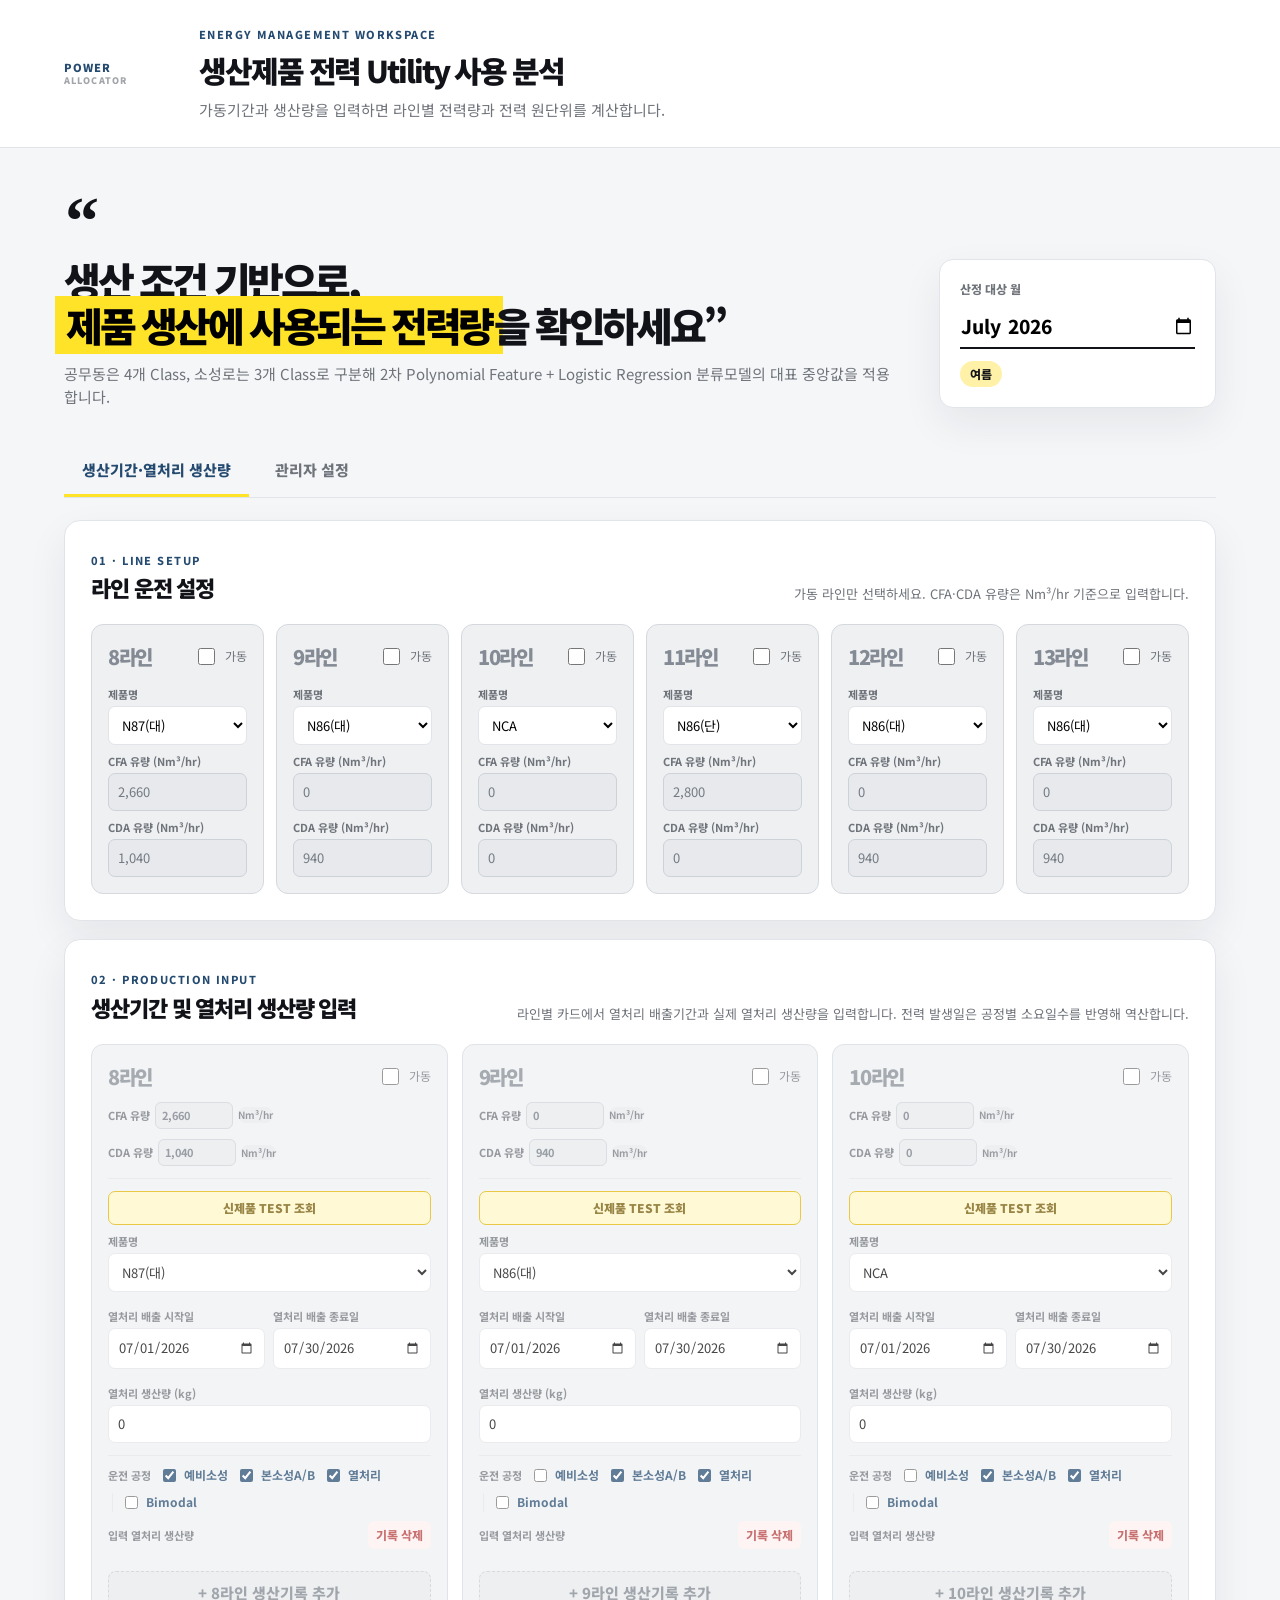
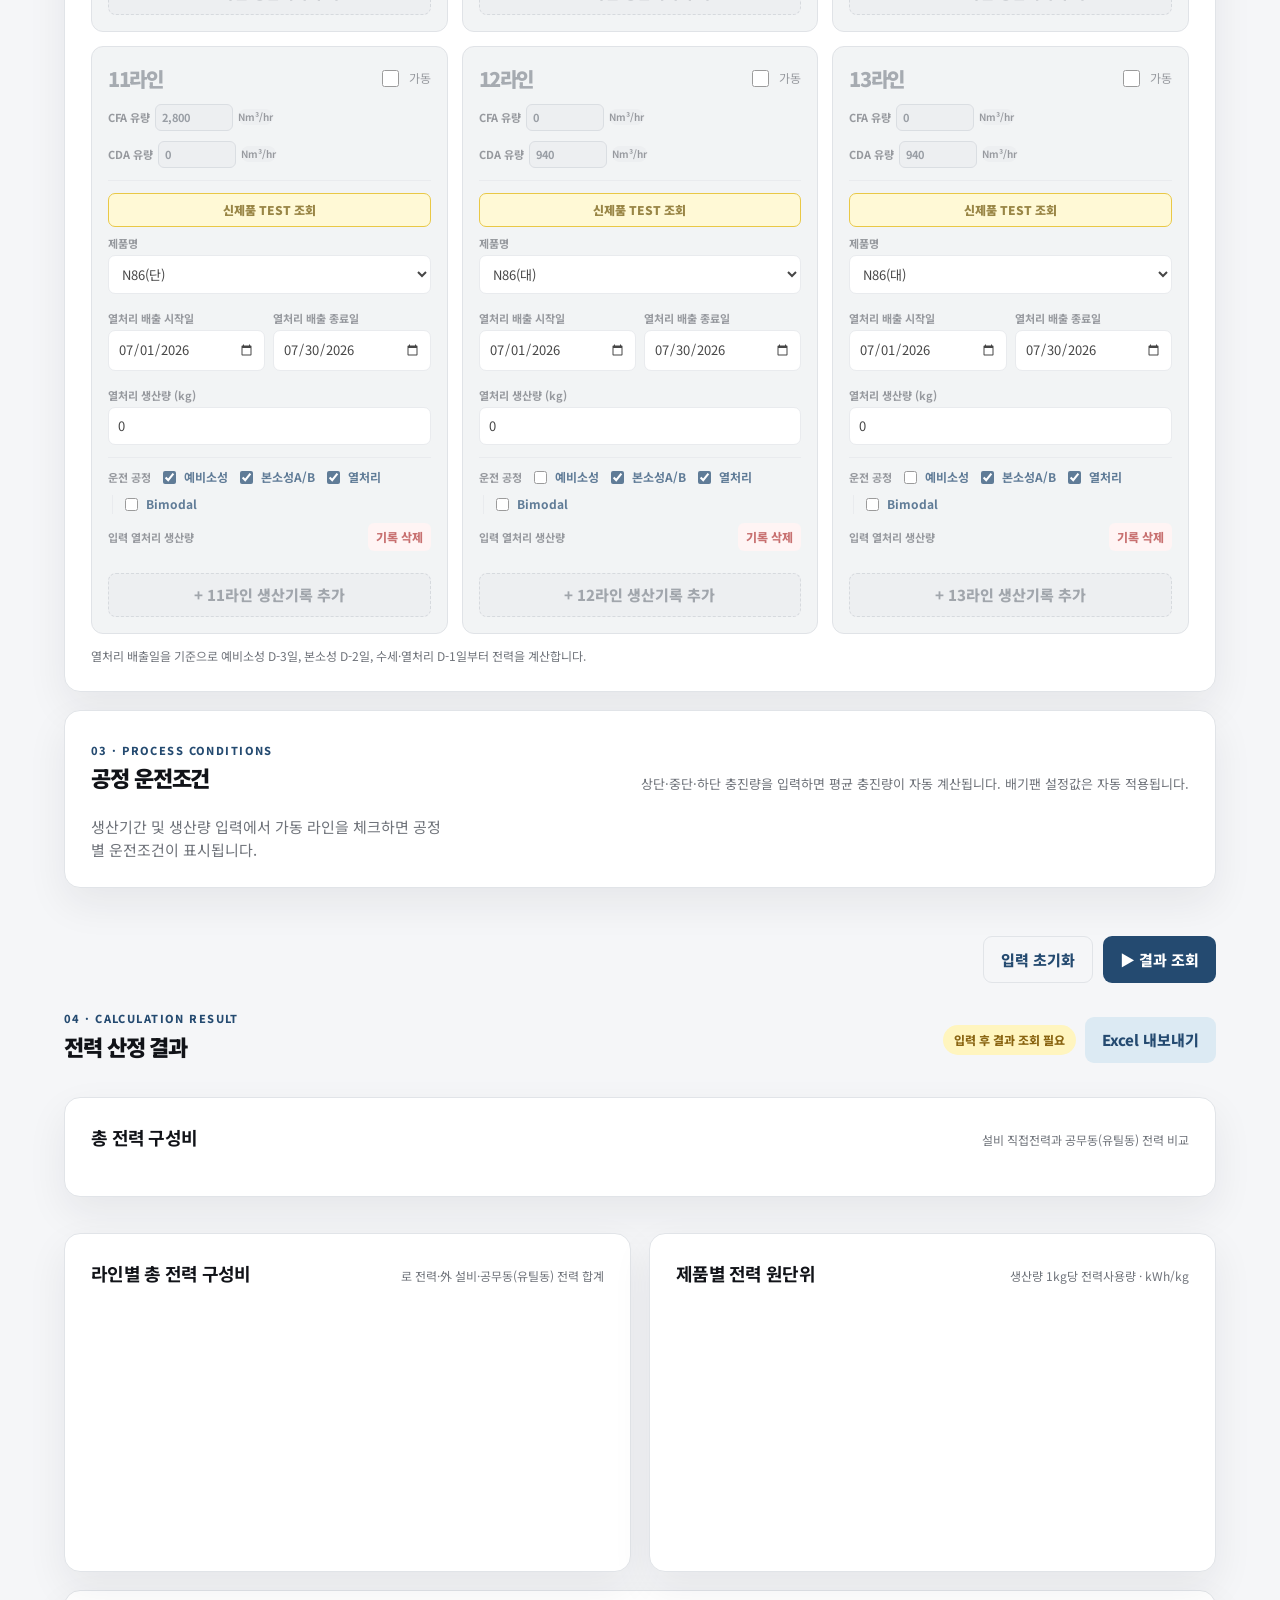
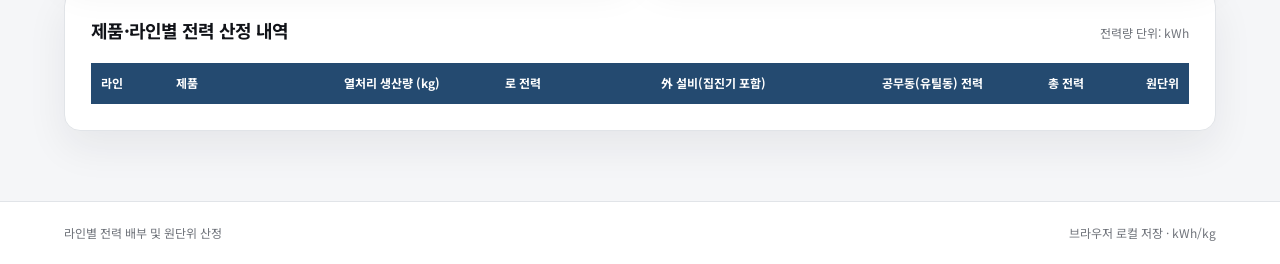
==== power-allocation-app/index.html @ 073fc041 "Add power allocation dashboard updates" ====
<!doctype html>
<html lang="ko">
<head>
  <meta charset="UTF-8" />
  <meta name="viewport" content="width=device-width, initial-scale=1.0" />
  <title>라인별 전력 배부 계산</title>
  <link rel="stylesheet" href="styles.css" />
</head>
<body>
  <header class="topbar">
    <div class="brand-mark">POWER<br><span>ALLOCATOR</span></div>
    <div class="header-title">
      <p class="eyebrow">ENERGY MANAGEMENT WORKSPACE</p>
        <h1>생산제품 전력 Utility 사용 분석</h1>
      <p>가동기간과 생산량을 입력하면 라인별 전력량과 전력 원단위를 계산합니다.</p>
    </div>
  </header>

  <main class="shell">
    <section class="intro-row">
      <div>
        <span class="quote-mark">“</span>
        <h2>생산 조건 기반으로,<br><mark>제품 생산에 사용되는 전력량</mark>을 확인하세요”</h2>
        <p class="muted">공무동은 4개 Class, 소성로는 3개 Class로 구분해 2차 Polynomial Feature + Logistic Regression 분류모델의 대표 중앙값을 적용합니다.</p>
      </div>
      <div class="period-card">
        <label for="monthPicker">산정 대상 월</label>
        <input type="month" id="monthPicker" value="2026-07" />
        <span id="seasonBadge" class="season-badge">여름</span>
      </div>
    </section>

    <nav class="mode-tabs" aria-label="입력 항목 선택">
      <button class="mode-tab active" data-tab-switch="production">생산기간·열처리 생산량</button>
      <button class="mode-tab" data-tab-switch="admin">관리자 설정</button>
    </nav>

    <section class="panel line-panel" id="lineSetupPanel" data-tab-content="production">
      <div class="section-heading">
        <div>
          <span class="section-kicker">01 · LINE SETUP</span>
          <h3>라인 운전 설정</h3>
        </div>
        <p>가동 라인만 선택하세요. CFA·CDA 유량은 Nm³/hr 기준으로 입력합니다.</p>
      </div>
      <div id="lineGrid" class="line-grid"></div>
    </section>

    <section class="panel input-panel" id="productionInputPanel" data-tab-content="production">
      <div class="section-heading">
        <div>
          <span class="section-kicker">02 · PRODUCTION INPUT</span>
          <h3>생산기간 및 열처리 생산량 입력</h3>
        </div>
        <p>라인별 카드에서 열처리 배출기간과 실제 열처리 생산량을 입력합니다. 전력 발생일은 공정별 소요일수를 반영해 역산합니다.</p>
      </div>
      <div id="productionCards" class="production-line-grid"></div>
      <datalist id="productOptions">
        <option value="N87(대)"></option>
        <option value="N86(대)"></option>
        <option value="NCA"></option>
        <option value="N86(단)"></option>
      </datalist>
      <p class="helper-text">열처리 배출일을 기준으로 예비소성 D-3일, 본소성 D-2일, 수세·열처리 D-1일부터 전력을 계산합니다.</p>
    </section>

    <section class="panel condition-panel" data-tab-content="production">
      <div class="section-heading">
        <div>
          <span class="section-kicker">03 · PROCESS CONDITIONS</span>
          <h3>공정 운전조건</h3>
        </div>
        <p>상단·중단·하단 충진량을 입력하면 평균 충진량이 자동 계산됩니다. 배기팬 설정값은 자동 적용됩니다.</p>
      </div>
      <div id="conditionCards" class="condition-cards"></div>
    </section>

    <section class="results-section">
      <div class="bottom-actions">
        <button class="ghost-button" id="resetBtn">입력 초기화</button>
        <button class="primary-button" id="calculateBtn">▶ 결과 조회</button>
      </div>
      <div class="section-heading result-heading">
        <div>
          <span class="section-kicker">04 · CALCULATION RESULT</span>
          <h3>전력 산정 결과</h3>
        </div>
        <div class="result-actions"><span id="calculationStatus" class="status-pill">입력 후 결과 조회 필요</span><button class="secondary-button" id="downloadBtn">Excel 내보내기</button></div>
      </div>
      <div id="kpiGrid" class="kpi-grid"></div>
      <div class="panel composition-panel"><div class="chart-title"><h4>총 전력 구성비</h4><span>설비 직접전력과 공무동(유틸동) 전력 비교</span></div><div id="powerComposition" class="power-composition"></div></div>
      <div class="result-grid">
      <div class="panel chart-panel"><div class="chart-title"><h4>라인별 총 전력 구성비</h4><span>로 전력·外 설비·공무동(유틸동) 전력 합계</span></div><div id="donutChart" class="donut-wrap"></div></div>
        <div class="panel chart-panel"><div class="chart-title"><h4>제품별 전력 원단위</h4><span>생산량 1kg당 전력사용량 · kWh/kg</span></div><div id="barChart" class="bar-chart"></div></div>
      </div>
      <div class="panel output-panel"><div class="chart-title"><h4>제품·라인별 전력 산정 내역</h4><span>전력량 단위: kWh</span></div><div class="table-wrap"><table class="result-table"><thead><tr><th>라인</th><th>제품</th><th>열처리 생산량 (kg)</th><th>로 전력</th><th>外 설비(집진기 포함)</th><th>공무동(유틸동) 전력</th><th>총 전력</th><th>원단위</th></tr></thead><tbody id="resultBody"></tbody></table></div></div>
    </section>

    <section class="panel admin-panel" data-tab-content="admin">
      <div class="section-heading">
        <div><span class="section-kicker">ADMIN SETTINGS</span><h3>제품별 공정조건 관리</h3></div>
        <p>제품 기본값을 수정하면 이후 제품 선택 시 해당 조건이 자동 적용됩니다.</p>
      </div>
      <div id="productSettings" class="product-settings-grid"></div>
      <details class="admin-subpanel">
        <summary>모델 대표 중앙값 설정</summary>
        <p class="muted">분류모델의 대표 중앙값을 수정할 수 있습니다. 변경한 값은 현재 브라우저에 저장됩니다.</p>
        <div id="modelSettings" class="settings-grid"></div>
      </details>
    </section>
  </main>
  <footer><span>라인별 전력 배부 및 원단위 산정</span><span>브라우저 로컬 저장 · kWh/kg</span></footer>
  <script src="model_bundle.js"></script>
  <script src="utility_model_bundle_v4.js"></script>
  <script src="app.js"></script>
</body>
</html>
---- power-allocation-app/styles.css ----
@import url('https://fonts.googleapis.com/css2?family=Noto+Sans+KR:wght@400;500;700;800;900&display=swap');

:root{--ink:#111318;--muted:#6f737a;--paper:#f5f6f8;--card:#fff;--line:#e1e4e8;--yellow:#ffe329;--blue:#244a70;--blue-2:#dceaf3;--green:#24724e;--shadow:0 16px 40px rgba(24,34,48,.07)}
*{box-sizing:border-box} body{margin:0;background:var(--paper);color:var(--ink);font-family:'Noto Sans KR',Arial,sans-serif;font-size:15px;line-height:1.55}button,input,select{font:inherit}button{cursor:pointer;border:0} .topbar{display:flex;gap:30px;align-items:center;padding:26px clamp(24px,5vw,80px);background:#fff;border-bottom:1px solid var(--line)}
.brand-mark{font-size:11px;font-weight:900;letter-spacing:.1em;line-height:1.1;color:var(--blue);min-width:105px}.brand-mark span{font-size:9px;color:#a2a5aa}.header-title{flex:1}.eyebrow,.section-kicker{margin:0 0 4px;font-size:11px;font-weight:800;letter-spacing:.13em;color:var(--blue)}h1,h2,h3,h4,p{margin-top:0}h1{font-size:30px;letter-spacing:-.07em;margin-bottom:4px;font-weight:900}h2{font-size:36px;line-height:1.17;letter-spacing:-.085em;margin-bottom:14px;font-weight:900}h3{font-size:22px;letter-spacing:-.05em;margin:0;font-weight:900}h4{font-size:18px;margin:0;letter-spacing:-.04em}.header-title p:last-child,.muted{color:var(--muted);margin-bottom:0}.header-actions{display:flex;gap:10px}.primary-button,.secondary-button,.ghost-button{padding:11px 17px;border-radius:9px;font-weight:800}.primary-button{background:var(--blue);color:#fff}.secondary-button{background:var(--blue-2);color:var(--blue)}.ghost-button{background:transparent;color:var(--blue);border:1px solid var(--line)}
.shell{max-width:1420px;margin:0 auto;padding:42px clamp(20px,5vw,70px) 70px;display:flex;flex-direction:column}.intro-row{order:0;display:flex;justify-content:space-between;gap:40px;align-items:end;padding:12px 0 38px}.mode-tabs{order:1;display:flex;gap:8px;margin:0 0 4px;border-bottom:1px solid var(--line)}.mode-tab{padding:12px 18px;background:transparent;color:var(--muted);font-weight:800;border-bottom:3px solid transparent}.mode-tab.active{color:var(--blue);border-bottom-color:var(--yellow)}.input-panel,.line-panel{order:2}.condition-panel{order:3}.results-section{order:4}.admin-panel{order:5}[data-tab-content].is-hidden{display:none}.quote-mark{display:block;font-family:Georgia,'Times New Roman',serif;font-size:68px;line-height:.58;font-weight:900;margin:0 0 17px 1px}.intro-row h2{font-size:40px;line-height:1.12}.intro-row mark{background:var(--yellow);box-shadow:9px 0 var(--yellow),-9px 0 var(--yellow);padding:0 2px}.period-card{min-width:260px;background:#fff;padding:20px;border:1px solid var(--line);border-radius:14px;box-shadow:var(--shadow)}.period-card label{display:block;font-size:12px;font-weight:800;color:var(--muted);margin-bottom:7px}.period-card input{width:100%;border:0;border-bottom:2px solid var(--ink);padding:5px 0;font-size:19px;font-weight:800;background:transparent}.season-badge{display:inline-block;margin-top:12px;padding:4px 10px;border-radius:999px;background:#fff1a8;font-size:12px;font-weight:800}
.panel{background:var(--card);border:1px solid var(--line);border-radius:16px;box-shadow:var(--shadow);padding:26px;margin-top:18px}.section-heading{display:flex;justify-content:space-between;gap:24px;align-items:end;margin-bottom:20px}.section-heading>p{color:var(--muted);font-size:13px;margin:0;text-align:right}.line-grid{display:grid;grid-template-columns:repeat(6,minmax(0,1fr));gap:12px}.line-card{border:1px solid var(--line);border-radius:12px;padding:16px;background:#fafbfc}.line-card.active{border-color:#98b5ca;background:#f2f8fb}.line-card-header{display:flex;justify-content:space-between;align-items:center;margin-bottom:14px}.line-name{font-size:20px;font-weight:900;letter-spacing:-.07em}.switch{display:flex;align-items:center;gap:7px;font-size:12px;color:var(--muted)}.switch input{accent-color:var(--blue);width:17px;height:17px}.field-label{display:block;font-size:11px;color:var(--muted);font-weight:700;margin:8px 0 3px}.mini-input,.condition-input,.record-input,.record-select{width:100%;padding:8px 9px;border:1px solid var(--line);border-radius:7px;background:#fff;font-size:13px}.mini-input:focus,.condition-input:focus,.record-input:focus,.record-select:focus{outline:2px solid #b6d2e5;border-color:#80a7c4}.table-wrap{overflow:auto}.record-table,.result-table{width:100%;border-collapse:collapse;min-width:980px}.record-table th,.result-table th{background:var(--blue);color:#fff;text-align:left;font-size:12px;padding:11px 10px;white-space:nowrap}.record-table td,.result-table td{border-bottom:1px solid var(--line);padding:9px 8px;vertical-align:middle}.record-table tr:nth-child(even),.result-table tr:nth-child(even){background:#fbfcfd}.record-table td:first-child{font-weight:800}.helper-text{color:var(--muted);font-size:12px;margin:13px 0 0}.row-delete{color:#b33a3a;background:#fff0f0;border-radius:6px;padding:6px 8px;font-size:12px;font-weight:800}.condition-cards{display:grid;grid-template-columns:repeat(4,minmax(0,1fr));gap:14px}.condition-card{border:1px solid var(--line);border-radius:12px;padding:16px}.condition-card h4{margin-bottom:10px}.condition-card small{color:var(--muted);font-size:11px}.condition-grid{display:grid;grid-template-columns:repeat(3,minmax(0,1fr));gap:9px}.fan-note{margin-top:12px;color:var(--blue);background:#eef6fa;border-radius:7px;padding:7px 9px;font-size:11px;font-weight:700}.results-section{margin-top:48px}.result-heading{margin-bottom:16px}.result-actions{display:flex;align-items:center;gap:9px}.status-pill{font-size:12px;font-weight:800;color:#8a6512;background:#fff5bf;border-radius:999px;padding:6px 11px}.status-pill.ready{color:var(--green);background:#def4e7}.kpi-grid{display:grid;grid-template-columns:repeat(4,minmax(0,1fr));gap:13px}.kpi{background:#fff;border:1px solid var(--line);border-radius:13px;padding:19px;box-shadow:var(--shadow)}.kpi-label{font-size:12px;color:var(--muted);font-weight:800}.kpi-value{font-size:28px;font-weight:900;letter-spacing:-.07em;margin-top:4px}.kpi-unit{font-size:12px;color:var(--muted);margin-left:4px}.result-grid{display:grid;grid-template-columns:1fr 1fr;gap:18px;margin-top:18px}.chart-panel{min-height:320px}.chart-title{display:flex;justify-content:space-between;align-items:baseline;gap:12px;margin-bottom:18px}.chart-title span{font-size:12px;color:var(--muted)}.donut-wrap{display:flex;align-items:center;gap:28px;min-height:240px}.donut{width:210px;height:210px;border-radius:50%;position:relative;flex:none}.donut:after{content:'';position:absolute;inset:42px;background:#fff;border-radius:50%}.donut-center{position:absolute;z-index:2;inset:0;display:grid;place-content:center;text-align:center;font-weight:900}.donut-center small{font-size:11px;color:var(--muted);font-weight:700}.legend{display:grid;gap:8px}.legend-row{display:flex;gap:8px;align-items:center;font-size:12px}.legend-dot{width:9px;height:9px;border-radius:3px;display:inline-block}.bar-chart{display:grid;gap:13px;padding:8px 0}.bar-row{display:grid;grid-template-columns:120px 1fr 76px;gap:10px;align-items:center;font-size:12px}.bar-track{height:14px;background:#edf0f2;border-radius:99px;overflow:hidden}.bar-fill{height:100%;background:var(--blue);border-radius:99px}.bar-value{text-align:right;font-weight:900}.output-panel{margin-top:18px}.result-table td{text-align:right}.result-table th{text-align:right}.result-table th:first-child,.result-table th:nth-child(2),.result-table td:first-child,.result-table td:nth-child(2){text-align:left}.admin-panel{margin-top:30px;color:var(--muted);font-size:13px}.admin-panel summary{cursor:pointer;color:var(--blue);font-weight:800}.settings-grid{display:grid;grid-template-columns:repeat(3,minmax(0,1fr));gap:12px;margin-top:14px}.setting-card{border:1px solid var(--line);border-radius:9px;padding:11px;background:#fff}.setting-card strong{display:block;color:var(--ink);margin-bottom:6px}.setting-card label{font-size:12px}.setting-card input{width:100%;margin-top:5px;padding:7px;border:1px solid var(--line);border-radius:6px}footer{display:flex;justify-content:space-between;padding:22px clamp(20px,5vw,70px);color:var(--muted);font-size:12px;border-top:1px solid var(--line);background:#fff}
.production-line-grid{display:grid;grid-template-columns:repeat(3,minmax(0,1fr));gap:14px}.production-line-card{border:1px solid var(--line);border-radius:12px;padding:16px;background:#fafbfc}.production-line-card.active{border-color:#98b5ca;background:#f2f8fb}.production-line-card.inactive{opacity:.72;background:#eef0f2;border-color:#d5d9de;color:#858b94}.production-line-card.inactive .production-add{border-color:#c7ccd2;background:#e7e9ec;color:#7d848d}.production-line-header{display:flex;justify-content:space-between;align-items:center;margin-bottom:13px}.production-line-title{font-size:20px;font-weight:900;letter-spacing:-.07em}.production-record{border-top:1px solid var(--line);padding:12px 0}.production-record-grid{display:grid;grid-template-columns:1fr 1fr;gap:8px}.production-record-grid .wide{grid-column:1/-1}.production-add{width:100%;margin-top:10px;padding:9px;border:1px dashed #a9bfd0;border-radius:8px;background:#fff;color:var(--blue);font-weight:800}.production-record-actions{display:flex;justify-content:space-between;align-items:center;margin-top:9px}.production-record-label{font-size:11px;color:var(--muted);font-weight:700}.production-line-card .row-delete{padding:5px 8px}.line-card:not(.active){background:#eef0f2;border-color:#d5d9de;color:#858b94}.line-card:not(.active) .mini-input{background:#e7e9ec;border-color:#cdd2d8;color:#737a83}
@media(max-width:1050px){.line-grid{grid-template-columns:repeat(3,1fr)}.condition-cards{grid-template-columns:repeat(2,1fr)}}@media(max-width:760px){.topbar,.intro-row,.section-heading,.result-heading{align-items:flex-start;flex-direction:column}.header-actions,.result-actions{width:100%}.header-actions button,.result-actions button{flex:1}.intro-row h2{font-size:30px}.period-card{width:100%}.line-grid,.condition-cards,.kpi-grid,.result-grid{grid-template-columns:1fr}.section-heading>p{text-align:left}.donut-wrap{justify-content:center;flex-direction:column}.shell{padding-top:24px}.settings-grid{grid-template-columns:1fr}}
.production-processes{display:flex;flex-wrap:wrap;align-items:center;gap:8px;margin-top:12px;padding-top:10px;border-top:1px solid var(--line)}.process-check{display:flex;align-items:center;gap:5px;color:var(--blue);font-size:12px;font-weight:700}.process-check input{accent-color:var(--blue)}
.production-flow-summary{display:flex;gap:8px;flex-wrap:wrap;margin:-3px 0 12px;color:var(--muted);font-size:11px;font-weight:700}.production-flow-summary span{padding:5px 8px;border:1px solid var(--line);border-radius:999px;background:#fff}.production-flow-summary strong{color:var(--blue);font-size:12px}.production-line-card.inactive .production-flow-summary span{background:#e7e9ec;border-color:#cdd2d8}
.production-flow-summary{gap:10px}.production-flow-summary label{display:flex;align-items:center;gap:5px}.production-flow-summary .flow-input{width:78px;padding:4px 6px;border:1px solid var(--line);border-radius:6px;background:#fff;color:var(--ink);font-size:11px;font-weight:700}.production-flow-summary .flow-input:focus{outline:2px solid #b6d2e5;border-color:#80a7c4}.production-flow-summary label>span{padding:0;border:0;background:transparent;font-size:10px;font-weight:600}.production-line-card.inactive .production-flow-summary .flow-input{background:#e7e9ec;border-color:#cdd2d8;color:#737a83}

/* Compact three-point charge input: top, middle, bottom -> calculated average */
.condition-cards{grid-template-columns:repeat(3,minmax(0,1fr))}.condition-card-title{display:flex;justify-content:space-between;gap:10px;align-items:flex-start;margin-bottom:13px}.condition-card-title h4{margin-bottom:4px}.condition-summary{font-size:11px;font-weight:800;color:var(--blue);background:#eef6fa;border-radius:999px;padding:4px 8px;white-space:nowrap}.condition-process-list{display:grid;gap:12px}.condition-process-group{border:1px solid #e7eaee;border-radius:10px;padding:11px;background:#fbfcfd}.condition-process-header{display:flex;justify-content:space-between;align-items:center;margin-bottom:9px;color:var(--blue)}.condition-process-header strong{font-size:14px}.condition-process-header span{font-size:11px;color:var(--muted);font-weight:700}.fill-row{display:grid;grid-template-columns:repeat(3,minmax(0,1fr)) 1.25fr;gap:7px;align-items:end}.fill-row label,.condition-secondary label{display:grid;gap:4px}.fill-row label span,.condition-secondary label span{font-size:10px;color:var(--muted);font-weight:700}.average-fill{min-height:55px;padding:7px 9px;border-radius:8px;background:#eef6fa;border:1px solid #cfe1ec;display:flex;flex-direction:column;justify-content:center}.average-fill small{font-size:10px;color:var(--blue);font-weight:700}.average-fill strong{font-size:15px;color:var(--blue)}.condition-secondary{display:grid;grid-template-columns:1fr 1fr;gap:7px;margin-top:9px}
@media(max-width:1050px){.condition-cards{grid-template-columns:repeat(2,minmax(0,1fr))}}@media(max-width:760px){.condition-cards{grid-template-columns:1fr}.fill-row{grid-template-columns:repeat(3,minmax(0,1fr))}.average-fill{grid-column:1/-1;min-height:auto;flex-direction:row;justify-content:space-between;align-items:center}}
/* Total power composition */
.composition-panel{margin-top:18px}.composition-total{display:flex;justify-content:space-between;align-items:baseline;margin-bottom:12px}.composition-total strong{font-size:20px}.composition-total span{font-size:12px;color:var(--muted)}.stacked-power-bar{height:58px;display:flex;border-radius:12px;overflow:hidden;background:#e9edf1;box-shadow:inset 0 0 0 1px rgba(0,0,0,.04)}.power-segment{height:100%;display:flex;align-items:center;justify-content:center;gap:8px;color:#fff;font-size:13px;font-weight:800;min-width:0;transition:width .25s ease}.power-segment.direct{background:var(--blue)}.power-segment.utility{background:#e1a12b}.power-segment span,.power-segment b{white-space:nowrap}.composition-legend{display:grid;grid-template-columns:1fr 1fr;gap:14px;margin-top:15px}.composition-legend>div{display:flex;align-items:flex-start;gap:9px;padding:12px 14px;border:1px solid var(--line);border-radius:10px;background:#fbfcfd}.composition-legend .legend-dot{width:11px;height:11px;border-radius:3px;margin-top:4px;flex:none}.direct-dot{background:var(--blue)}.utility-dot{background:#e1a12b}.composition-legend span{display:grid;gap:2px}.composition-legend strong{font-size:13px}.composition-legend small{font-size:11px;color:var(--muted)}
@media(max-width:760px){.composition-total{align-items:flex-start;flex-direction:column;gap:3px}.stacked-power-bar{height:76px;flex-direction:column}.power-segment{width:100%!important;height:50%;font-size:12px}.composition-legend{grid-template-columns:1fr}}
.bottom-actions{display:flex;justify-content:flex-end;gap:10px;margin-bottom:22px}
@media(max-width:760px){.bottom-actions{justify-content:stretch}.bottom-actions button{flex:1}}
.derived-yield{grid-column:1/-1;display:flex;justify-content:space-between;align-items:center;padding:9px 11px;border:1px solid #cfe1ec;border-radius:8px;background:#eef6fa;color:var(--blue)}.derived-yield span{font-size:11px;font-weight:800}.derived-yield strong{font-size:16px}
.bimodal-check{margin-left:4px;padding-left:8px;border-left:1px solid var(--line)}
.yield-settings-grid{display:grid;grid-template-columns:repeat(2,minmax(0,1fr));gap:14px}.yield-setting-card{border:1px solid var(--line);border-radius:12px;padding:16px;background:#fbfcfd}.yield-setting-heading{display:flex;justify-content:space-between;gap:12px;align-items:baseline;margin-bottom:13px;color:var(--blue)}.yield-setting-heading strong{font-size:16px}.yield-setting-heading span{font-size:11px;color:var(--muted)}.yield-input-grid{display:grid;grid-template-columns:repeat(2,minmax(0,1fr));gap:9px}.yield-input-grid label{display:grid;gap:4px;font-size:11px;color:var(--muted);font-weight:700}.yield-input-grid input,.additive-row input{width:100%;padding:8px 9px;border:1px solid var(--line);border-radius:7px;background:#fff;font-size:13px}.yield-additives{display:grid;gap:7px;margin-top:14px;padding-top:12px;border-top:1px solid var(--line)}.yield-subtitle{font-size:11px;color:var(--blue);font-weight:800}.additive-row{display:grid;grid-template-columns:1fr 100px 75px;gap:7px;align-items:center}.additive-row span{font-size:11px;color:var(--muted)}
@media(max-width:760px){.yield-settings-grid{grid-template-columns:1fr}.yield-setting-heading{align-items:flex-start;flex-direction:column;gap:3px}.yield-input-grid{grid-template-columns:1fr}}
.admin-panel{order:2;margin-top:18px}.admin-subpanel{margin-top:22px;padding-top:18px;border-top:1px solid var(--line)}.admin-subpanel summary{cursor:pointer;color:var(--blue);font-weight:800}.product-settings-grid{display:grid;grid-template-columns:repeat(2,minmax(0,1fr));gap:16px}.product-setting-card{border:1px solid var(--line);border-radius:12px;padding:16px;background:#fbfcfd}.product-setting-title{display:flex;justify-content:space-between;align-items:baseline;margin-bottom:12px}.product-setting-title strong{font-size:20px}.product-setting-title span{font-size:11px;color:var(--muted)}.product-flow-fields,.product-condition-fields{display:grid;grid-template-columns:repeat(2,minmax(0,1fr));gap:9px}.product-condition-fields{grid-template-columns:repeat(5,minmax(0,1fr))}.product-setting-card label{display:grid;gap:4px;font-size:11px;color:var(--muted);font-weight:700}.product-setting-card input{width:100%;padding:7px 8px;border:1px solid var(--line);border-radius:7px;background:#fff;color:var(--ink);font-size:13px}.product-setting-card input:focus{outline:2px solid #b6d2e5;border-color:#80a7c4}.product-process-setting{margin-top:14px;padding-top:12px;border-top:1px solid var(--line)}.product-process-heading{display:flex;justify-content:space-between;align-items:center;margin-bottom:8px;color:var(--blue)}.product-process-heading label{display:flex;align-items:center;gap:5px;color:var(--muted)}.product-process-heading input{width:15px}.product-process-heading label input{padding:0}
@media(max-width:760px){.product-settings-grid{grid-template-columns:1fr}.product-condition-fields{grid-template-columns:repeat(2,minmax(0,1fr))}}
 .new-product-test{display:block;width:100%;margin:0 0 7px;padding:7px 10px;border:1px solid #e1b400;border-radius:7px;background:#fff7c7;color:#735800;font-size:12px;font-weight:900;cursor:pointer}.new-product-test:hover{background:#ffef91}.new-product-test-card{border:3px solid #e1b400;background:#fffdf0;box-shadow:0 0 0 4px rgba(225,180,0,.14)}.new-product-test-card:before{content:'신제품 TEST · 공정조건 입력 필요';display:block;margin:-3px -3px 12px;padding:8px 10px;border-radius:8px;background:#ffe55c;color:#5b4800;font-size:13px;font-weight:900}.new-product-test-card .condition-process-group{border:2px dashed #e1b400;background:#fffef6}.new-product-test-card .condition-input{border:2px solid #e1b400;background:#fff}
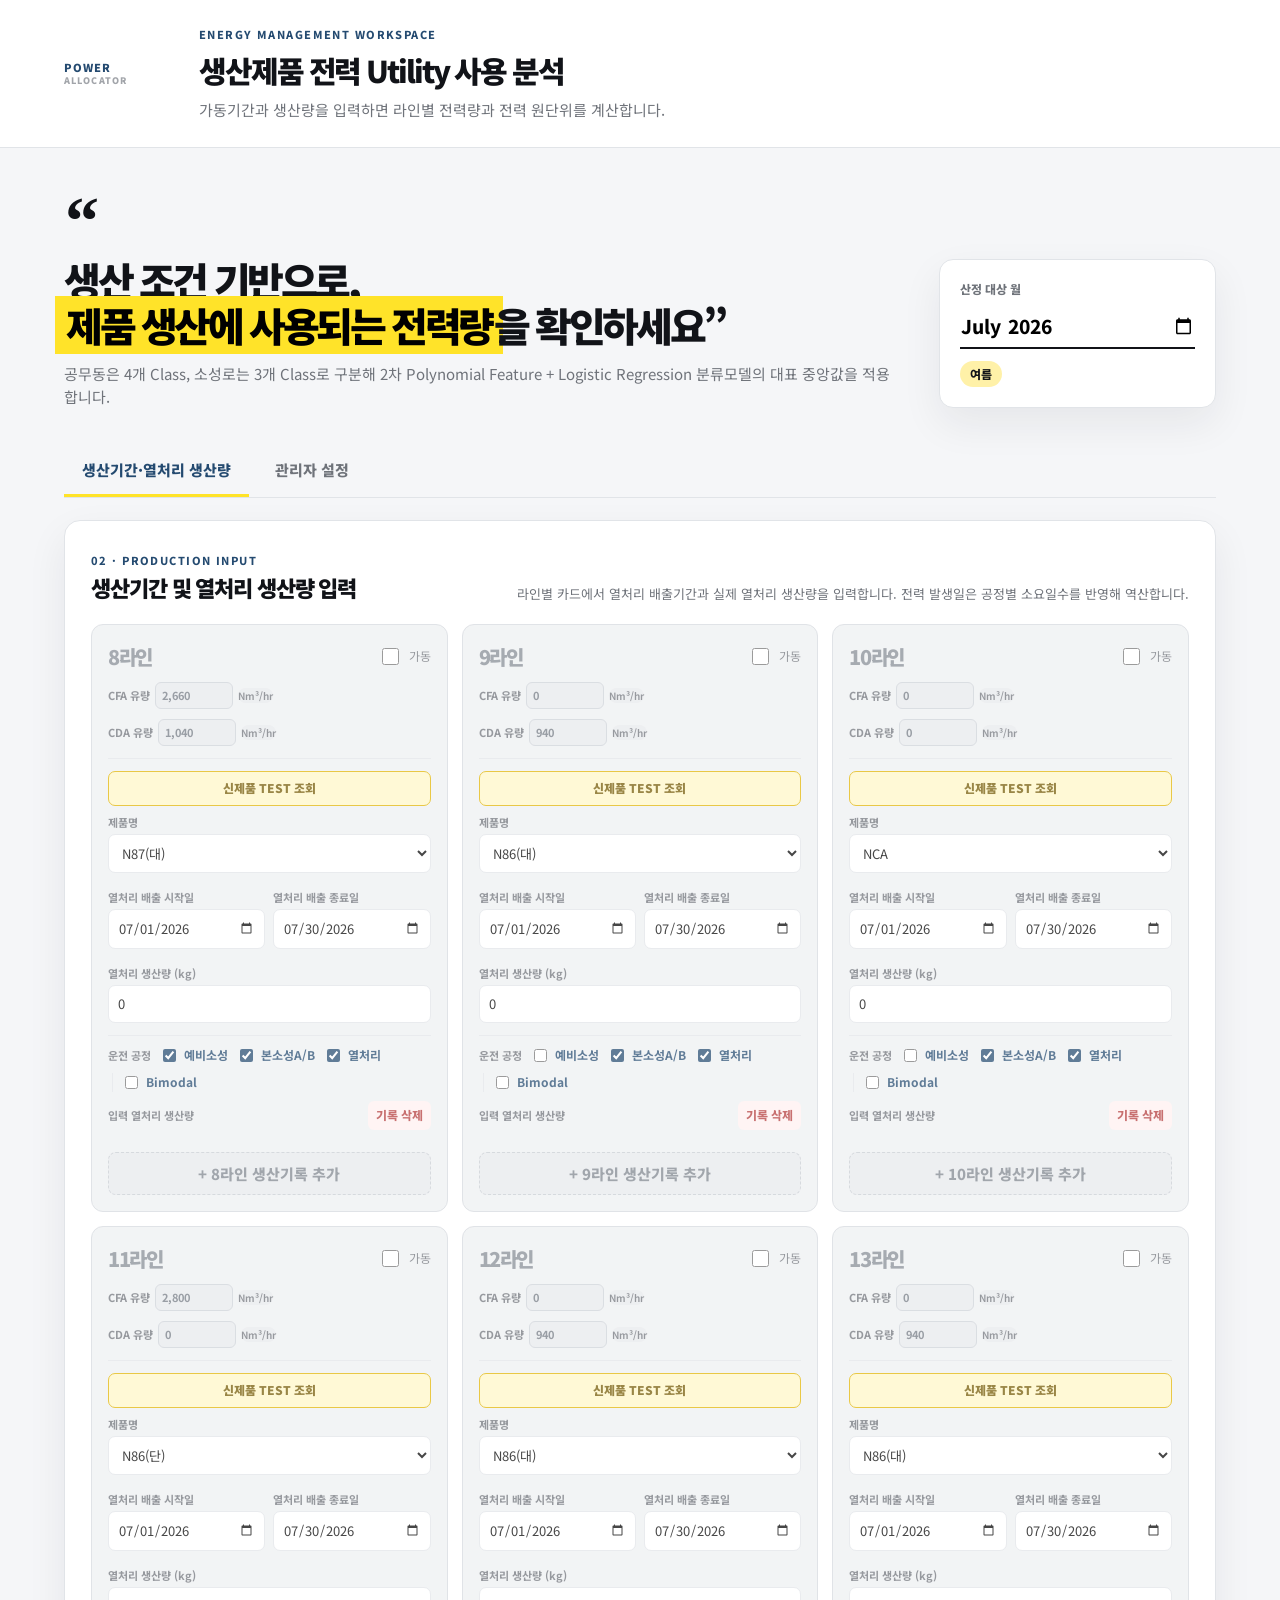
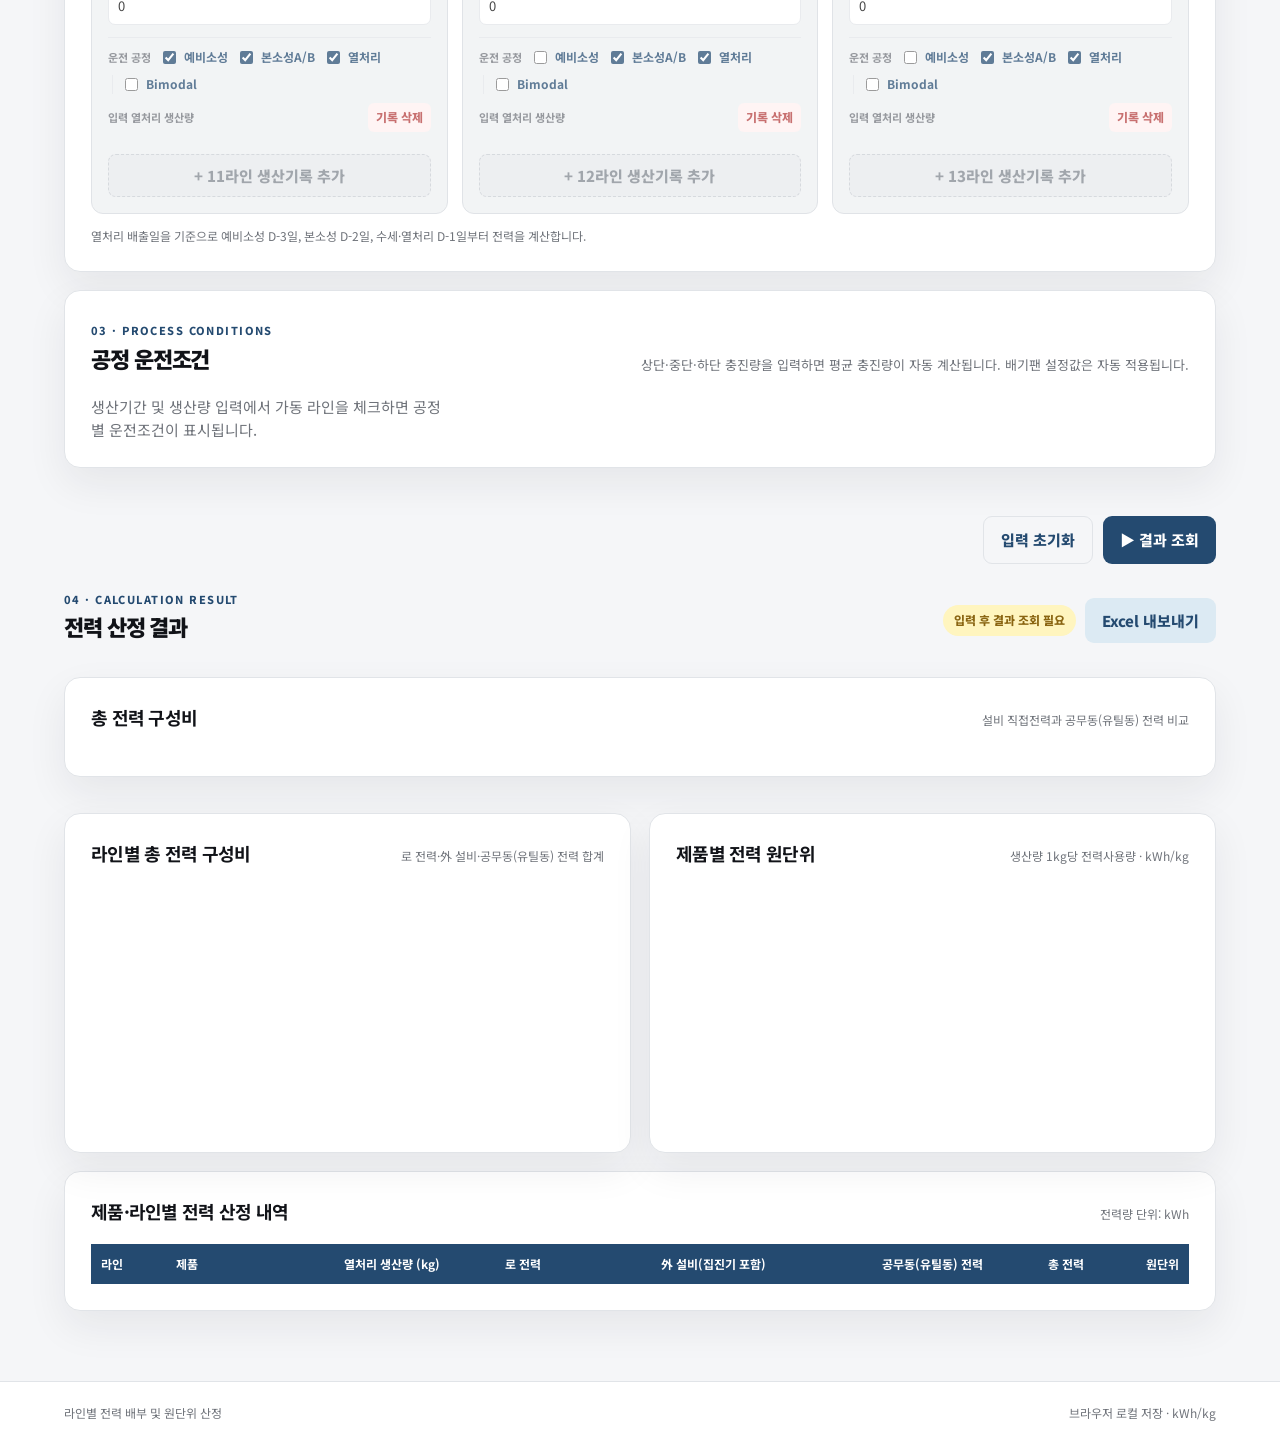
==== commit 9c2a82e1: "Simplify production input layout" ====
--- a/power-allocation-app/index.html
+++ b/power-allocation-app/index.html
@@ -35,16 +35,7 @@
       <button class="mode-tab" data-tab-switch="admin">관리자 설정</button>
     </nav>
 
-    <section class="panel line-panel" id="lineSetupPanel" data-tab-content="production">
-      <div class="section-heading">
-        <div>
-          <span class="section-kicker">01 · LINE SETUP</span>
-          <h3>라인 운전 설정</h3>
-        </div>
-        <p>가동 라인만 선택하세요. CFA·CDA 유량은 Nm³/hr 기준으로 입력합니다.</p>
-      </div>
-      <div id="lineGrid" class="line-grid"></div>
-    </section>
+    <div id="lineGrid" hidden></div>
 
     <section class="panel input-panel" id="productionInputPanel" data-tab-content="production">
       <div class="section-heading">
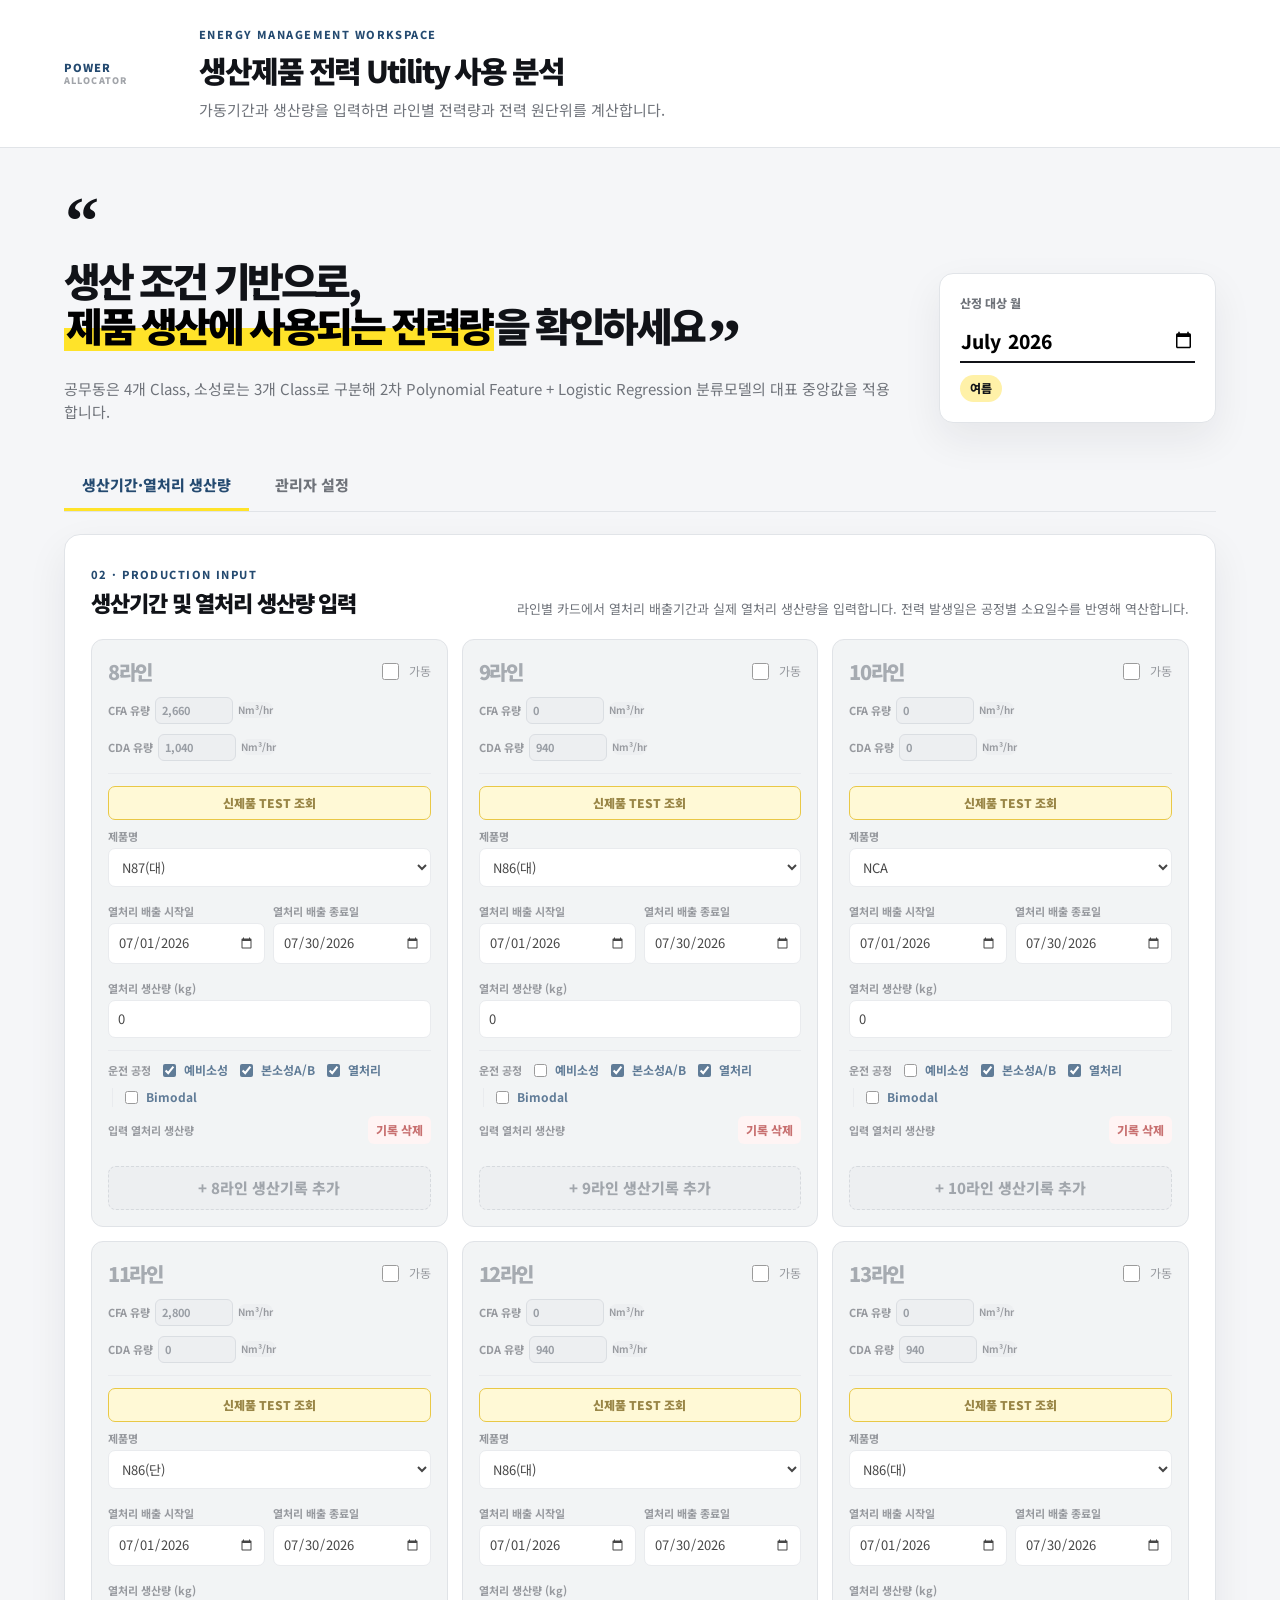
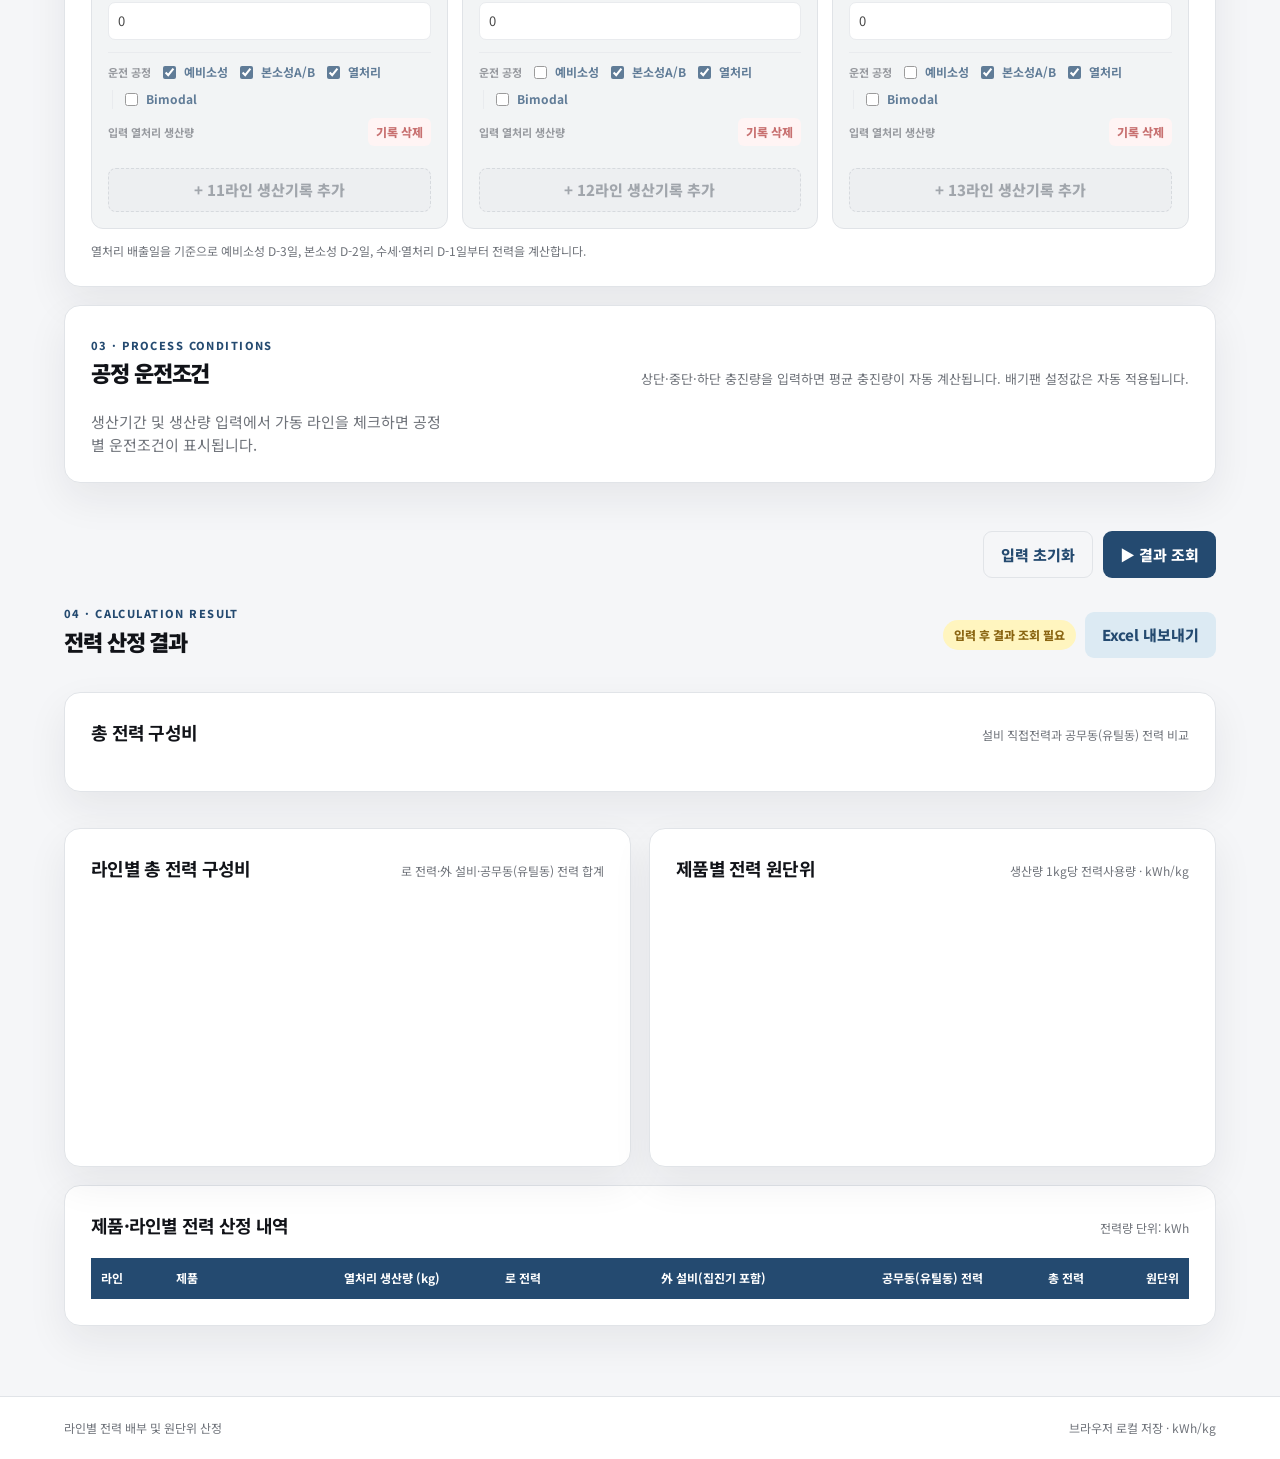
==== commit d8f20c60: "Refine hero highlight and closing quote" ====
--- a/power-allocation-app/index.html
+++ b/power-allocation-app/index.html
@@ -20,7 +20,7 @@
     <section class="intro-row">
       <div>
         <span class="quote-mark">“</span>
-        <h2>생산 조건 기반으로,<br><mark>제품 생산에 사용되는 전력량</mark>을 확인하세요”</h2>
+        <h2>생산 조건 기반으로,<br><mark>제품 생산에 사용되는 전력량</mark>을 확인하세요<span class="quote-close">”</span></h2>
         <p class="muted">공무동은 4개 Class, 소성로는 3개 Class로 구분해 2차 Polynomial Feature + Logistic Regression 분류모델의 대표 중앙값을 적용합니다.</p>
       </div>
       <div class="period-card">
--- a/power-allocation-app/styles.css
+++ b/power-allocation-app/styles.css
@@ -3,7 +3,7 @@
 :root{--ink:#111318;--muted:#6f737a;--paper:#f5f6f8;--card:#fff;--line:#e1e4e8;--yellow:#ffe329;--blue:#244a70;--blue-2:#dceaf3;--green:#24724e;--shadow:0 16px 40px rgba(24,34,48,.07)}
 *{box-sizing:border-box} body{margin:0;background:var(--paper);color:var(--ink);font-family:'Noto Sans KR',Arial,sans-serif;font-size:15px;line-height:1.55}button,input,select{font:inherit}button{cursor:pointer;border:0} .topbar{display:flex;gap:30px;align-items:center;padding:26px clamp(24px,5vw,80px);background:#fff;border-bottom:1px solid var(--line)}
 .brand-mark{font-size:11px;font-weight:900;letter-spacing:.1em;line-height:1.1;color:var(--blue);min-width:105px}.brand-mark span{font-size:9px;color:#a2a5aa}.header-title{flex:1}.eyebrow,.section-kicker{margin:0 0 4px;font-size:11px;font-weight:800;letter-spacing:.13em;color:var(--blue)}h1,h2,h3,h4,p{margin-top:0}h1{font-size:30px;letter-spacing:-.07em;margin-bottom:4px;font-weight:900}h2{font-size:36px;line-height:1.17;letter-spacing:-.085em;margin-bottom:14px;font-weight:900}h3{font-size:22px;letter-spacing:-.05em;margin:0;font-weight:900}h4{font-size:18px;margin:0;letter-spacing:-.04em}.header-title p:last-child,.muted{color:var(--muted);margin-bottom:0}.header-actions{display:flex;gap:10px}.primary-button,.secondary-button,.ghost-button{padding:11px 17px;border-radius:9px;font-weight:800}.primary-button{background:var(--blue);color:#fff}.secondary-button{background:var(--blue-2);color:var(--blue)}.ghost-button{background:transparent;color:var(--blue);border:1px solid var(--line)}
-.shell{max-width:1420px;margin:0 auto;padding:42px clamp(20px,5vw,70px) 70px;display:flex;flex-direction:column}.intro-row{order:0;display:flex;justify-content:space-between;gap:40px;align-items:end;padding:12px 0 38px}.mode-tabs{order:1;display:flex;gap:8px;margin:0 0 4px;border-bottom:1px solid var(--line)}.mode-tab{padding:12px 18px;background:transparent;color:var(--muted);font-weight:800;border-bottom:3px solid transparent}.mode-tab.active{color:var(--blue);border-bottom-color:var(--yellow)}.input-panel,.line-panel{order:2}.condition-panel{order:3}.results-section{order:4}.admin-panel{order:5}[data-tab-content].is-hidden{display:none}.quote-mark{display:block;font-family:Georgia,'Times New Roman',serif;font-size:68px;line-height:.58;font-weight:900;margin:0 0 17px 1px}.intro-row h2{font-size:40px;line-height:1.12}.intro-row mark{background:var(--yellow);box-shadow:9px 0 var(--yellow),-9px 0 var(--yellow);padding:0 2px}.period-card{min-width:260px;background:#fff;padding:20px;border:1px solid var(--line);border-radius:14px;box-shadow:var(--shadow)}.period-card label{display:block;font-size:12px;font-weight:800;color:var(--muted);margin-bottom:7px}.period-card input{width:100%;border:0;border-bottom:2px solid var(--ink);padding:5px 0;font-size:19px;font-weight:800;background:transparent}.season-badge{display:inline-block;margin-top:12px;padding:4px 10px;border-radius:999px;background:#fff1a8;font-size:12px;font-weight:800}
+.shell{max-width:1420px;margin:0 auto;padding:42px clamp(20px,5vw,70px) 70px;display:flex;flex-direction:column}.intro-row{order:0;display:flex;justify-content:space-between;gap:40px;align-items:end;padding:12px 0 38px}.mode-tabs{order:1;display:flex;gap:8px;margin:0 0 4px;border-bottom:1px solid var(--line)}.mode-tab{padding:12px 18px;background:transparent;color:var(--muted);font-weight:800;border-bottom:3px solid transparent}.mode-tab.active{color:var(--blue);border-bottom-color:var(--yellow)}.input-panel,.line-panel{order:2}.condition-panel{order:3}.results-section{order:4}.admin-panel{order:5}[data-tab-content].is-hidden{display:none}.quote-mark{display:block;font-family:Georgia,'Times New Roman',serif;font-size:68px;line-height:.58;font-weight:900;margin:0 0 17px 1px}.intro-row h2{font-size:40px;line-height:1.12}.intro-row mark{background:linear-gradient(to bottom,transparent 56%,var(--yellow) 56%,var(--yellow) 94%,transparent 94%);box-shadow:none;padding:0 2px}.quote-close{display:inline-block;font-family:Georgia,'Times New Roman',serif;font-size:68px;line-height:.58;font-weight:900;margin-left:4px;vertical-align:-.34em}.period-card{min-width:260px;background:#fff;padding:20px;border:1px solid var(--line);border-radius:14px;box-shadow:var(--shadow)}.period-card label{display:block;font-size:12px;font-weight:800;color:var(--muted);margin-bottom:7px}.period-card input{width:100%;border:0;border-bottom:2px solid var(--ink);padding:5px 0;font-size:19px;font-weight:800;background:transparent}.season-badge{display:inline-block;margin-top:12px;padding:4px 10px;border-radius:999px;background:#fff1a8;font-size:12px;font-weight:800}
 .panel{background:var(--card);border:1px solid var(--line);border-radius:16px;box-shadow:var(--shadow);padding:26px;margin-top:18px}.section-heading{display:flex;justify-content:space-between;gap:24px;align-items:end;margin-bottom:20px}.section-heading>p{color:var(--muted);font-size:13px;margin:0;text-align:right}.line-grid{display:grid;grid-template-columns:repeat(6,minmax(0,1fr));gap:12px}.line-card{border:1px solid var(--line);border-radius:12px;padding:16px;background:#fafbfc}.line-card.active{border-color:#98b5ca;background:#f2f8fb}.line-card-header{display:flex;justify-content:space-between;align-items:center;margin-bottom:14px}.line-name{font-size:20px;font-weight:900;letter-spacing:-.07em}.switch{display:flex;align-items:center;gap:7px;font-size:12px;color:var(--muted)}.switch input{accent-color:var(--blue);width:17px;height:17px}.field-label{display:block;font-size:11px;color:var(--muted);font-weight:700;margin:8px 0 3px}.mini-input,.condition-input,.record-input,.record-select{width:100%;padding:8px 9px;border:1px solid var(--line);border-radius:7px;background:#fff;font-size:13px}.mini-input:focus,.condition-input:focus,.record-input:focus,.record-select:focus{outline:2px solid #b6d2e5;border-color:#80a7c4}.table-wrap{overflow:auto}.record-table,.result-table{width:100%;border-collapse:collapse;min-width:980px}.record-table th,.result-table th{background:var(--blue);color:#fff;text-align:left;font-size:12px;padding:11px 10px;white-space:nowrap}.record-table td,.result-table td{border-bottom:1px solid var(--line);padding:9px 8px;vertical-align:middle}.record-table tr:nth-child(even),.result-table tr:nth-child(even){background:#fbfcfd}.record-table td:first-child{font-weight:800}.helper-text{color:var(--muted);font-size:12px;margin:13px 0 0}.row-delete{color:#b33a3a;background:#fff0f0;border-radius:6px;padding:6px 8px;font-size:12px;font-weight:800}.condition-cards{display:grid;grid-template-columns:repeat(4,minmax(0,1fr));gap:14px}.condition-card{border:1px solid var(--line);border-radius:12px;padding:16px}.condition-card h4{margin-bottom:10px}.condition-card small{color:var(--muted);font-size:11px}.condition-grid{display:grid;grid-template-columns:repeat(3,minmax(0,1fr));gap:9px}.fan-note{margin-top:12px;color:var(--blue);background:#eef6fa;border-radius:7px;padding:7px 9px;font-size:11px;font-weight:700}.results-section{margin-top:48px}.result-heading{margin-bottom:16px}.result-actions{display:flex;align-items:center;gap:9px}.status-pill{font-size:12px;font-weight:800;color:#8a6512;background:#fff5bf;border-radius:999px;padding:6px 11px}.status-pill.ready{color:var(--green);background:#def4e7}.kpi-grid{display:grid;grid-template-columns:repeat(4,minmax(0,1fr));gap:13px}.kpi{background:#fff;border:1px solid var(--line);border-radius:13px;padding:19px;box-shadow:var(--shadow)}.kpi-label{font-size:12px;color:var(--muted);font-weight:800}.kpi-value{font-size:28px;font-weight:900;letter-spacing:-.07em;margin-top:4px}.kpi-unit{font-size:12px;color:var(--muted);margin-left:4px}.result-grid{display:grid;grid-template-columns:1fr 1fr;gap:18px;margin-top:18px}.chart-panel{min-height:320px}.chart-title{display:flex;justify-content:space-between;align-items:baseline;gap:12px;margin-bottom:18px}.chart-title span{font-size:12px;color:var(--muted)}.donut-wrap{display:flex;align-items:center;gap:28px;min-height:240px}.donut{width:210px;height:210px;border-radius:50%;position:relative;flex:none}.donut:after{content:'';position:absolute;inset:42px;background:#fff;border-radius:50%}.donut-center{position:absolute;z-index:2;inset:0;display:grid;place-content:center;text-align:center;font-weight:900}.donut-center small{font-size:11px;color:var(--muted);font-weight:700}.legend{display:grid;gap:8px}.legend-row{display:flex;gap:8px;align-items:center;font-size:12px}.legend-dot{width:9px;height:9px;border-radius:3px;display:inline-block}.bar-chart{display:grid;gap:13px;padding:8px 0}.bar-row{display:grid;grid-template-columns:120px 1fr 76px;gap:10px;align-items:center;font-size:12px}.bar-track{height:14px;background:#edf0f2;border-radius:99px;overflow:hidden}.bar-fill{height:100%;background:var(--blue);border-radius:99px}.bar-value{text-align:right;font-weight:900}.output-panel{margin-top:18px}.result-table td{text-align:right}.result-table th{text-align:right}.result-table th:first-child,.result-table th:nth-child(2),.result-table td:first-child,.result-table td:nth-child(2){text-align:left}.admin-panel{margin-top:30px;color:var(--muted);font-size:13px}.admin-panel summary{cursor:pointer;color:var(--blue);font-weight:800}.settings-grid{display:grid;grid-template-columns:repeat(3,minmax(0,1fr));gap:12px;margin-top:14px}.setting-card{border:1px solid var(--line);border-radius:9px;padding:11px;background:#fff}.setting-card strong{display:block;color:var(--ink);margin-bottom:6px}.setting-card label{font-size:12px}.setting-card input{width:100%;margin-top:5px;padding:7px;border:1px solid var(--line);border-radius:6px}footer{display:flex;justify-content:space-between;padding:22px clamp(20px,5vw,70px);color:var(--muted);font-size:12px;border-top:1px solid var(--line);background:#fff}
 .production-line-grid{display:grid;grid-template-columns:repeat(3,minmax(0,1fr));gap:14px}.production-line-card{border:1px solid var(--line);border-radius:12px;padding:16px;background:#fafbfc}.production-line-card.active{border-color:#98b5ca;background:#f2f8fb}.production-line-card.inactive{opacity:.72;background:#eef0f2;border-color:#d5d9de;color:#858b94}.production-line-card.inactive .production-add{border-color:#c7ccd2;background:#e7e9ec;color:#7d848d}.production-line-header{display:flex;justify-content:space-between;align-items:center;margin-bottom:13px}.production-line-title{font-size:20px;font-weight:900;letter-spacing:-.07em}.production-record{border-top:1px solid var(--line);padding:12px 0}.production-record-grid{display:grid;grid-template-columns:1fr 1fr;gap:8px}.production-record-grid .wide{grid-column:1/-1}.production-add{width:100%;margin-top:10px;padding:9px;border:1px dashed #a9bfd0;border-radius:8px;background:#fff;color:var(--blue);font-weight:800}.production-record-actions{display:flex;justify-content:space-between;align-items:center;margin-top:9px}.production-record-label{font-size:11px;color:var(--muted);font-weight:700}.production-line-card .row-delete{padding:5px 8px}.line-card:not(.active){background:#eef0f2;border-color:#d5d9de;color:#858b94}.line-card:not(.active) .mini-input{background:#e7e9ec;border-color:#cdd2d8;color:#737a83}
 @media(max-width:1050px){.line-grid{grid-template-columns:repeat(3,1fr)}.condition-cards{grid-template-columns:repeat(2,1fr)}}@media(max-width:760px){.topbar,.intro-row,.section-heading,.result-heading{align-items:flex-start;flex-direction:column}.header-actions,.result-actions{width:100%}.header-actions button,.result-actions button{flex:1}.intro-row h2{font-size:30px}.period-card{width:100%}.line-grid,.condition-cards,.kpi-grid,.result-grid{grid-template-columns:1fr}.section-heading>p{text-align:left}.donut-wrap{justify-content:center;flex-direction:column}.shell{padding-top:24px}.settings-grid{grid-template-columns:1fr}}
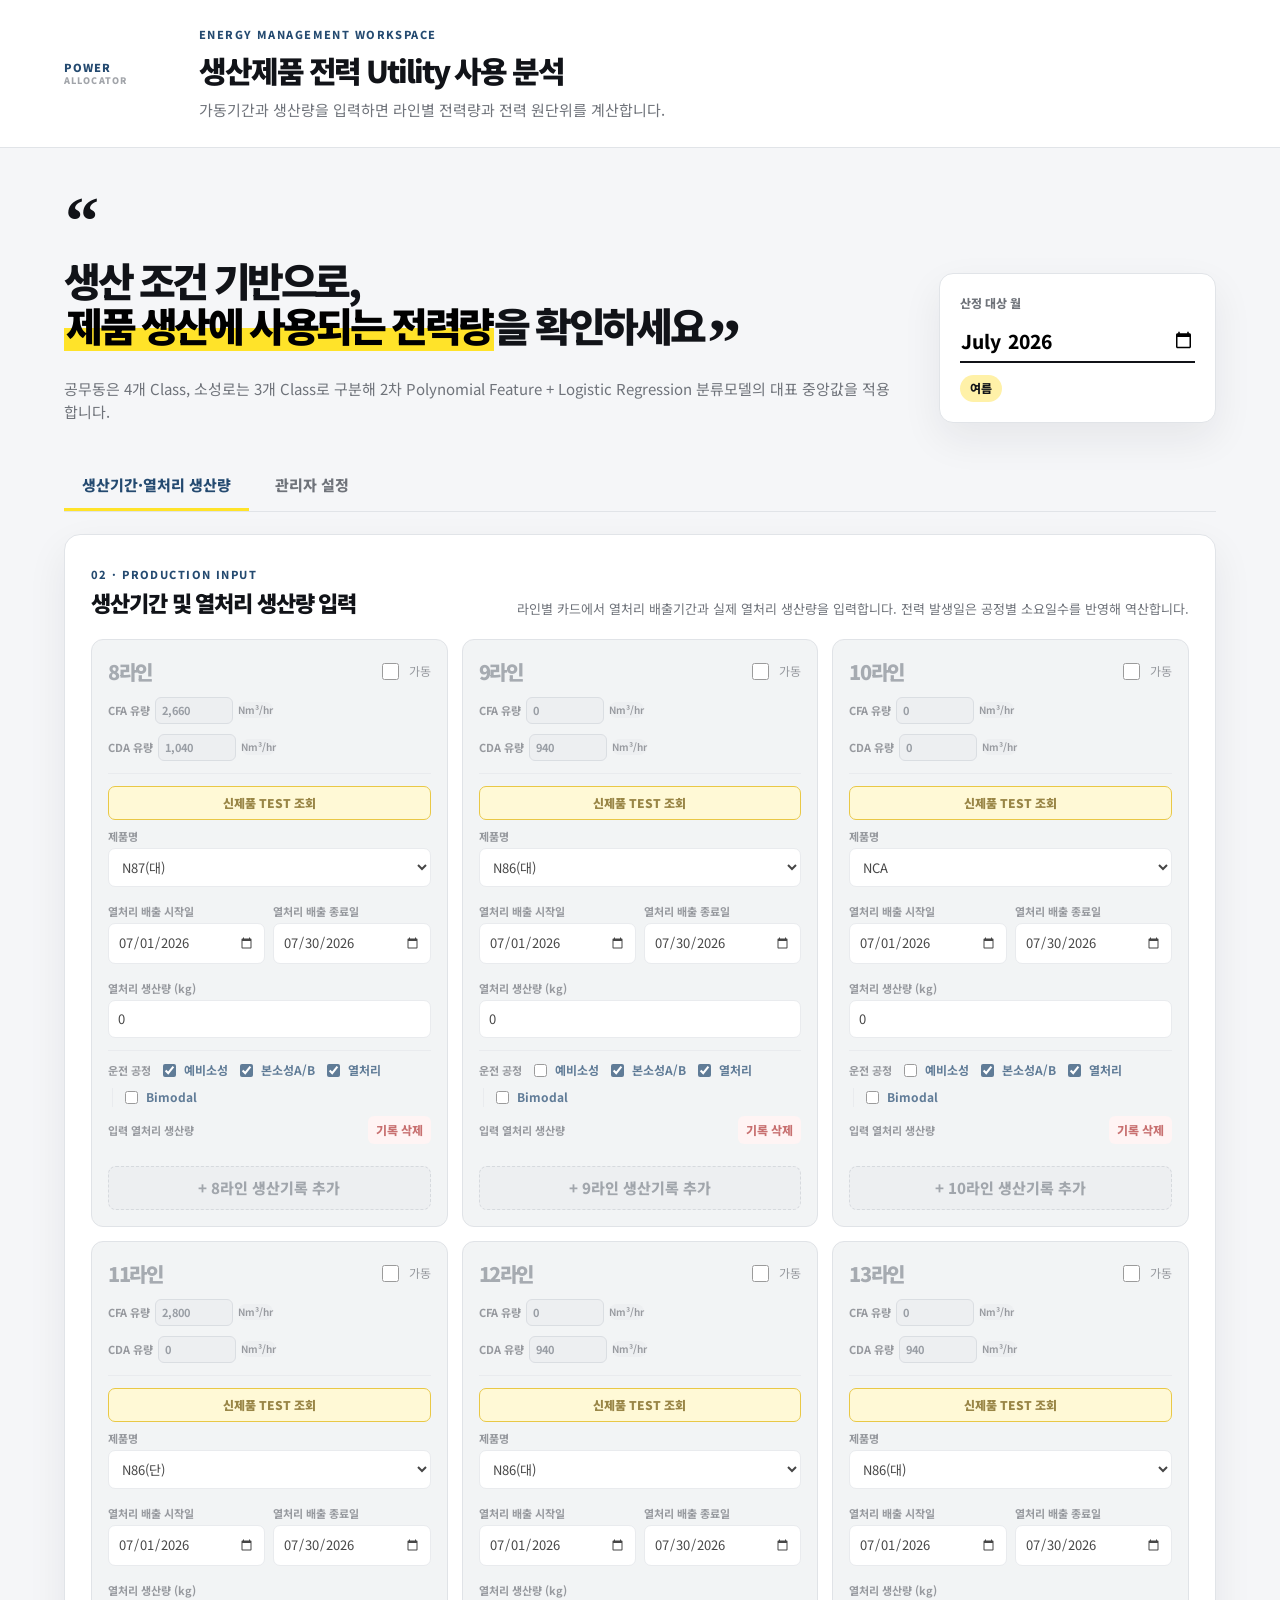
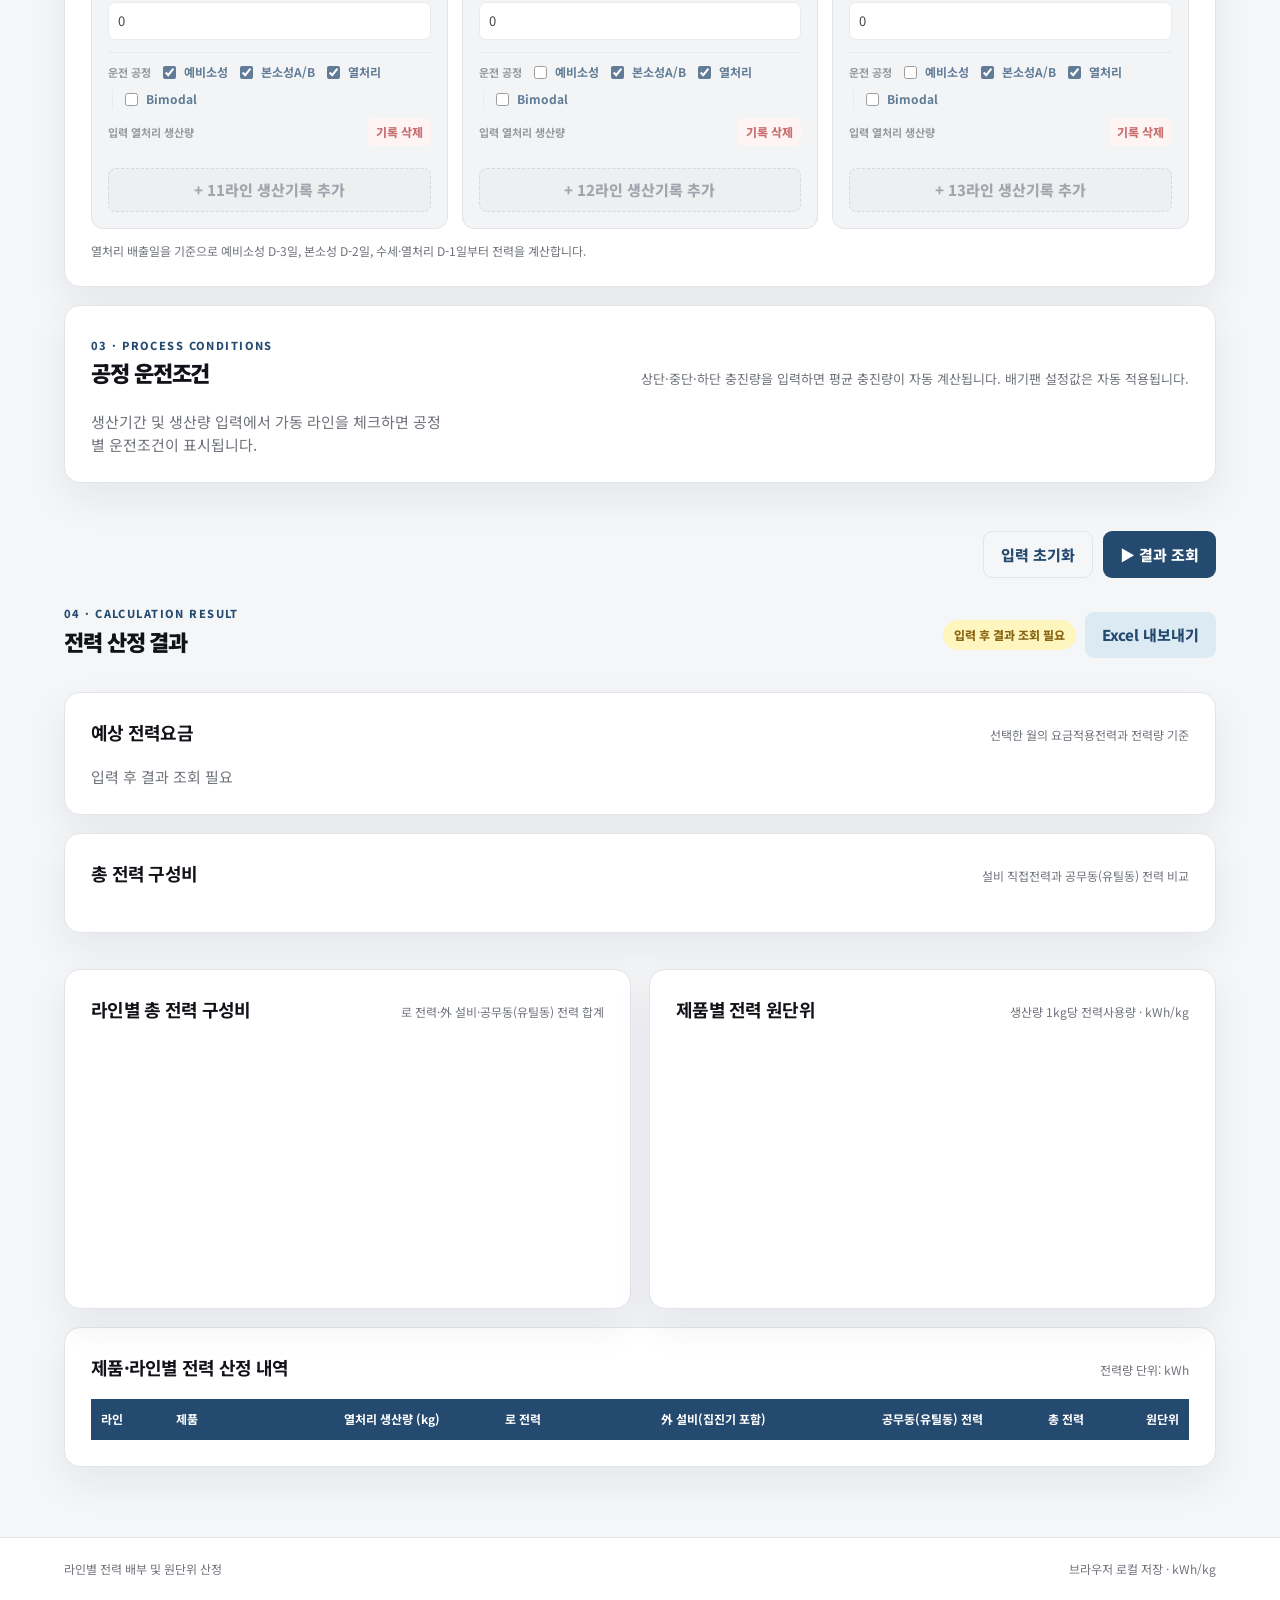
==== commit 9b6378d0: "Add monthly electricity tariff estimate" ====
--- a/power-allocation-app/index.html
+++ b/power-allocation-app/index.html
@@ -79,6 +79,7 @@
         <div class="result-actions"><span id="calculationStatus" class="status-pill">입력 후 결과 조회 필요</span><button class="secondary-button" id="downloadBtn">Excel 내보내기</button></div>
       </div>
       <div id="kpiGrid" class="kpi-grid"></div>
+      <div class="panel tariff-panel"><div class="chart-title"><h4>예상 전력요금</h4><span>선택한 월의 요금적용전력과 전력량 기준</span></div><div id="tariffPanel" class="tariff-content"><p class="muted">입력 후 결과 조회 필요</p></div></div>
       <div class="panel composition-panel"><div class="chart-title"><h4>총 전력 구성비</h4><span>설비 직접전력과 공무동(유틸동) 전력 비교</span></div><div id="powerComposition" class="power-composition"></div></div>
       <div class="result-grid">
       <div class="panel chart-panel"><div class="chart-title"><h4>라인별 총 전력 구성비</h4><span>로 전력·外 설비·공무동(유틸동) 전력 합계</span></div><div id="donutChart" class="donut-wrap"></div></div>
--- a/power-allocation-app/styles.css
+++ b/power-allocation-app/styles.css
@@ -1,4 +1,5 @@
 @import url('https://fonts.googleapis.com/css2?family=Noto+Sans+KR:wght@400;500;700;800;900&display=swap');
+.tariff-content{display:grid;grid-template-columns:1.1fr 1fr;gap:16px;align-items:stretch}.tariff-total{border:1px solid #f0d86a;background:#fffbea;border-radius:12px;padding:18px}.tariff-total small,.tariff-line small{display:block;color:var(--muted);font-size:11px;font-weight:700}.tariff-total strong{display:block;font-size:30px;letter-spacing:-.06em;margin-top:5px}.tariff-total span{font-size:12px;color:var(--muted)}.tariff-lines{display:grid;grid-template-columns:repeat(2,minmax(0,1fr));gap:8px}.tariff-line{border:1px solid var(--line);border-radius:9px;padding:10px 12px}.tariff-line strong{display:block;margin-top:4px;font-size:16px}.tariff-note{grid-column:1/-1;margin:0;color:var(--muted);font-size:11px}@media(max-width:760px){.tariff-content{grid-template-columns:1fr}.tariff-lines{grid-template-columns:1fr}}
 
 :root{--ink:#111318;--muted:#6f737a;--paper:#f5f6f8;--card:#fff;--line:#e1e4e8;--yellow:#ffe329;--blue:#244a70;--blue-2:#dceaf3;--green:#24724e;--shadow:0 16px 40px rgba(24,34,48,.07)}
 *{box-sizing:border-box} body{margin:0;background:var(--paper);color:var(--ink);font-family:'Noto Sans KR',Arial,sans-serif;font-size:15px;line-height:1.55}button,input,select{font:inherit}button{cursor:pointer;border:0} .topbar{display:flex;gap:30px;align-items:center;padding:26px clamp(24px,5vw,80px);background:#fff;border-bottom:1px solid var(--line)}
